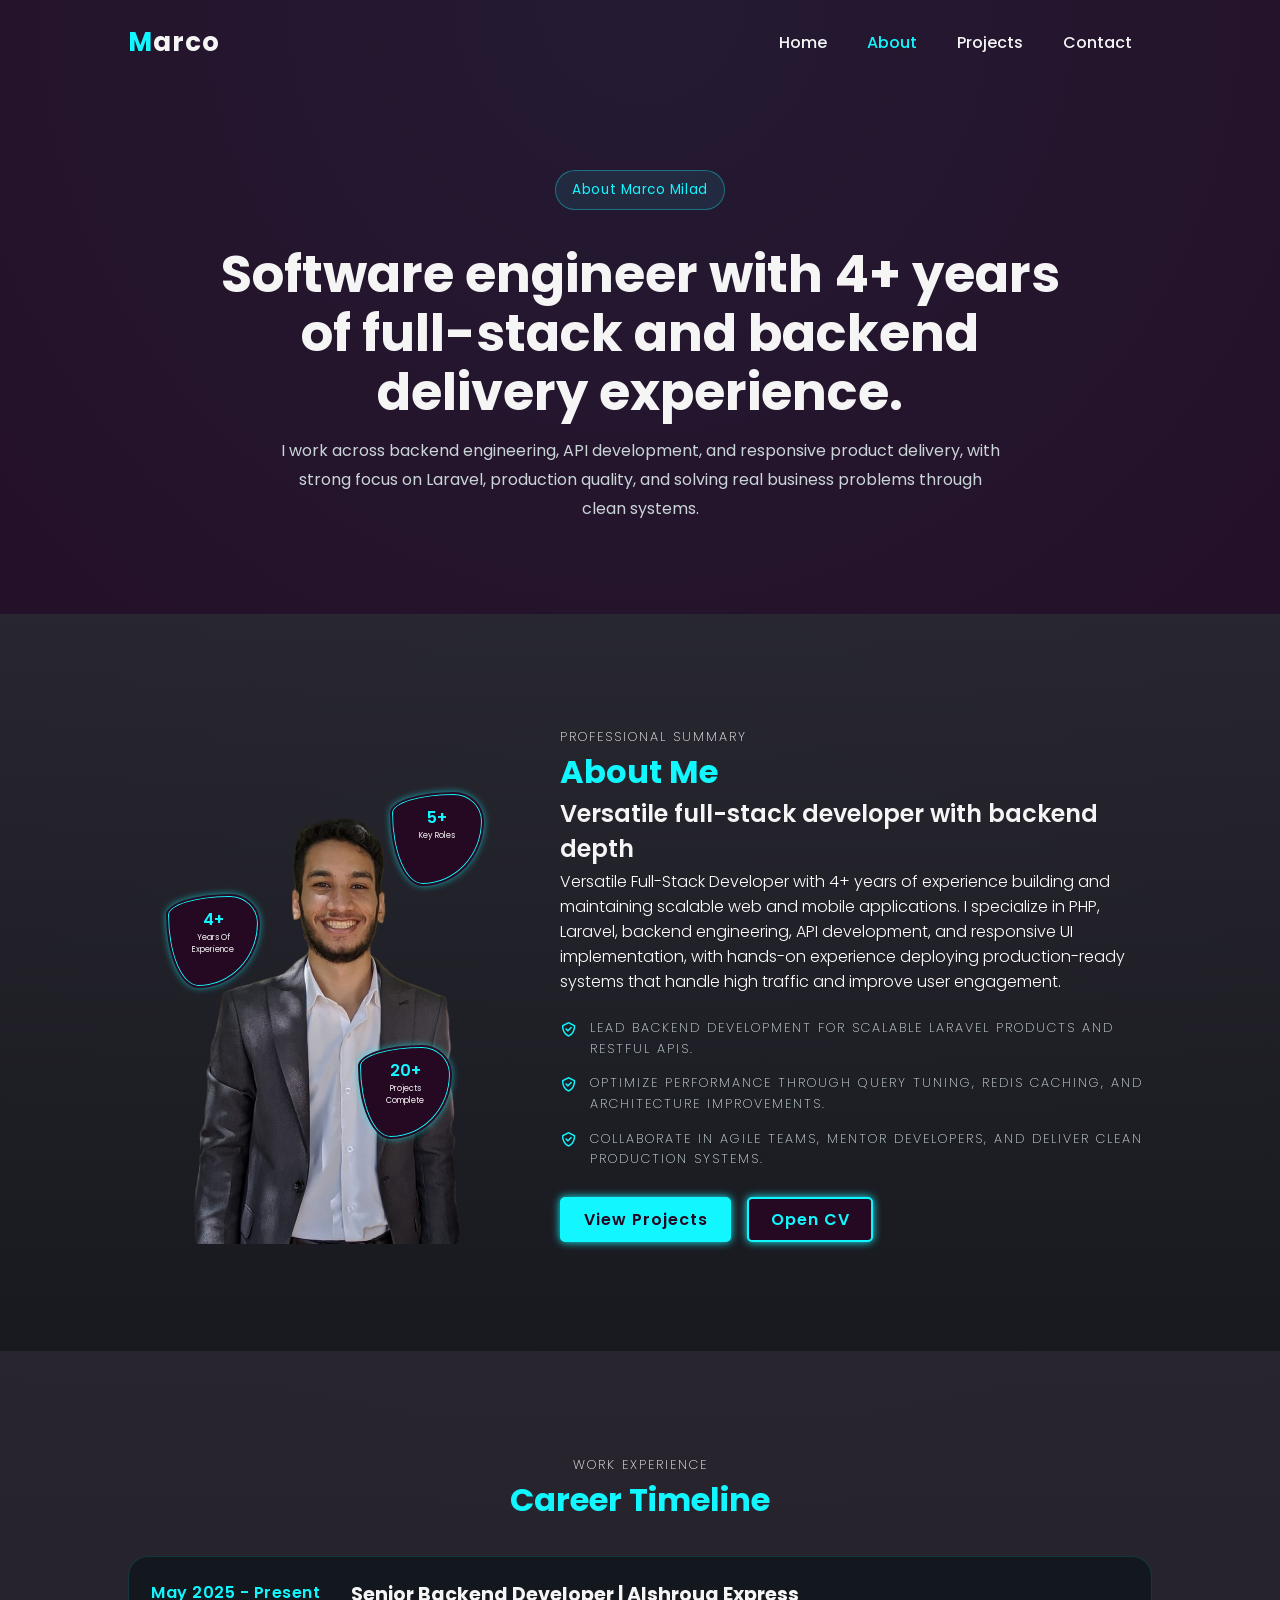
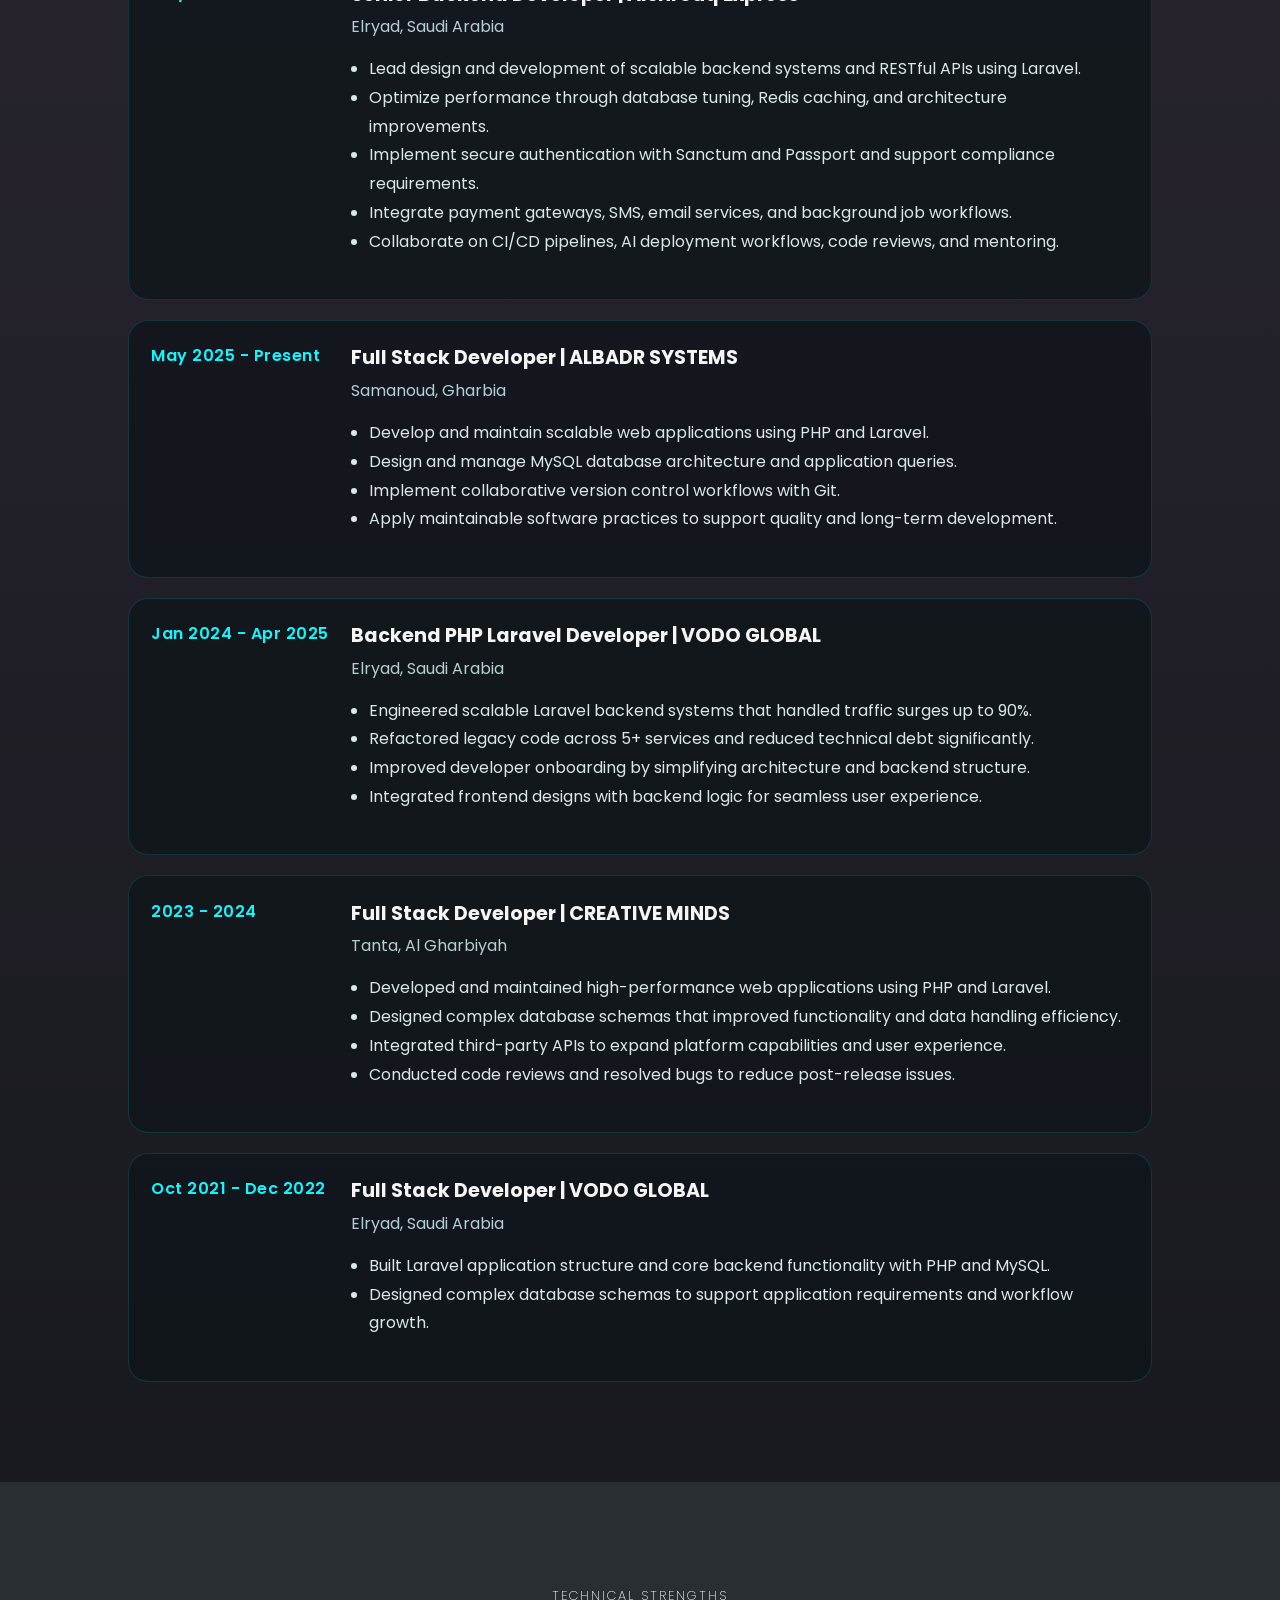
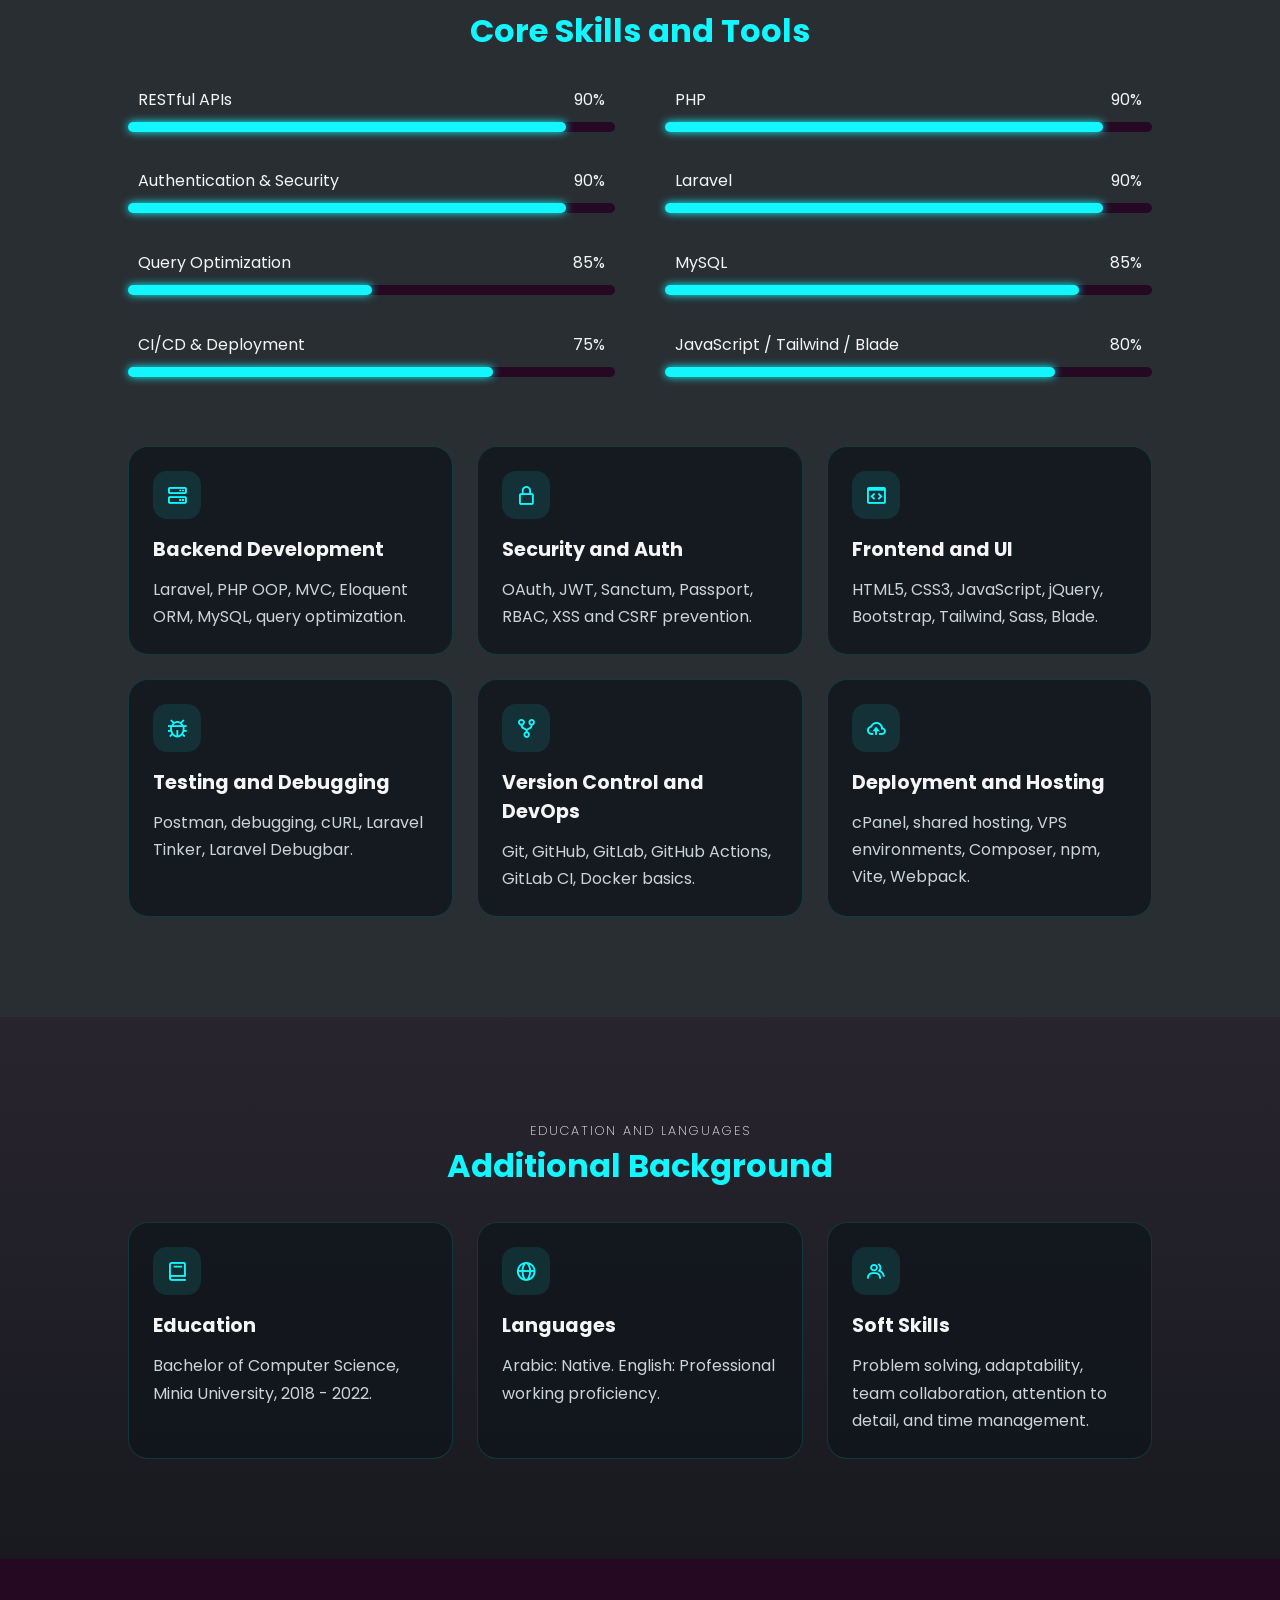
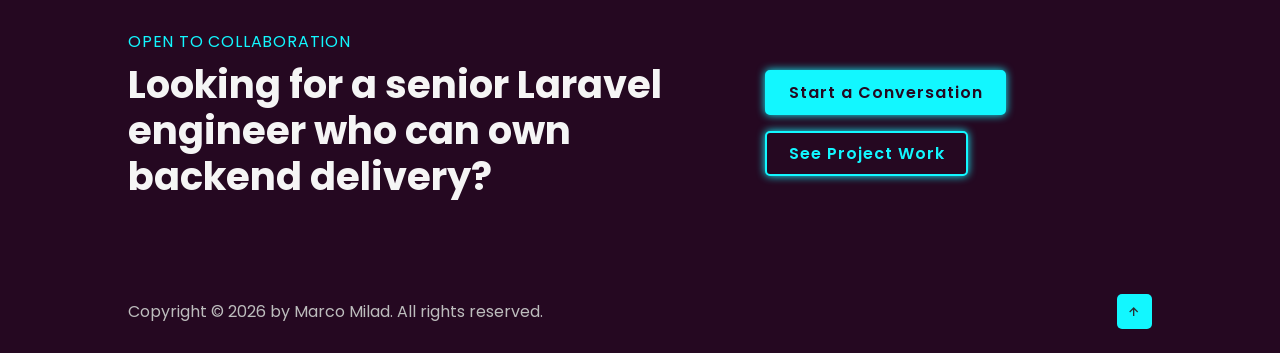
==== about.html @ a93f6aa8 "update portfolio" ====
<!DOCTYPE html>
<html lang="en">
  <head>
    <meta charset="UTF-8" />
    <meta http-equiv="X-UA-Compatible" content="IE=edge" />
    <meta name="viewport" content="width=device-width, initial-scale=1.0" />
    <meta
      name="description"
      content="Learn more about Marco Milad Ibrahim, a software engineer with 4+ years of experience in Laravel, PHP, APIs, MySQL, and scalable web systems."
    />
    <title>About | Marco Milad</title>
    <link
      href="https://unpkg.com/boxicons@2.1.4/css/boxicons.min.css"
      rel="stylesheet"
    />
    <link rel="stylesheet" href="css/style.css" />
  </head>
  <body class="page-inner">
    <header class="header">
      <a href="index.html" class="logo"><span>M</span>arco</a>

      <ul class="navlist">
        <li><a href="index.html" style="--i: 1">Home</a></li>
        <li><a href="about.html" style="--i: 2">About</a></li>
        <li><a href="projects.html" style="--i: 3">Projects</a></li>
        <li><a href="contact.html" style="--i: 4">Contact</a></li>
      </ul>

      <div id="menu-icon" class="bx bx-menu"></div>
    </header>

    <main>
      <section class="page-hero">
        <span class="availability-badge">About Marco Milad</span>
        <h1>Software engineer with 4+ years of full-stack and backend delivery experience.</h1>
        <p>
          I work across backend engineering, API development, and responsive
          product delivery, with strong focus on Laravel, production quality,
          and solving real business problems through clean systems.
        </p>
      </section>

      <section class="about section-surface">
        <div class="img-about scroll-scale">
          <img src="images/about.png" alt="Marco Milad portrait" />

          <div class="info-about1">
            <span>4+</span>
            <p>Years Of Experience</p>
          </div>

          <div class="info-about2">
            <span>5+</span>
            <p>Key Roles</p>
          </div>

          <div class="info-about3">
            <span>20+</span>
            <p>Projects Complete</p>
          </div>
        </div>

        <div class="about-content scroll-scale">
          <span>Professional Summary</span>
          <h2>About Me</h2>
          <h3>Versatile full-stack developer with backend depth</h3>
          <p>
            Versatile Full-Stack Developer with 4+ years of experience building
            and maintaining scalable web and mobile applications. I specialize
            in PHP, Laravel, backend engineering, API development, and
            responsive UI implementation, with hands-on experience deploying
            production-ready systems that handle high traffic and improve user
            engagement.
          </p>

          <div class="highlight-list">
            <div class="highlight-item">
              <i class="bx bx-check-shield"></i>
              <span>Lead backend development for scalable Laravel products and RESTful APIs.</span>
            </div>
            <div class="highlight-item">
              <i class="bx bx-check-shield"></i>
              <span>Optimize performance through query tuning, Redis caching, and architecture improvements.</span>
            </div>
            <div class="highlight-item">
              <i class="bx bx-check-shield"></i>
              <span>Collaborate in agile teams, mentor developers, and deliver clean production systems.</span>
            </div>
          </div>

          <div class="hero-actions">
            <a href="projects.html" class="btn">View Projects</a>
            <a
              href="https://drive.google.com/file/d/1wOmWYwRRQnlYatKUHF5bNSLMZWVIIGn1/view?usp=sharing"
              target="_blank"
              class="btn"
              >Open CV</a
            >
          </div>
        </div>
      </section>

      <section class="section-surface">
        <div class="main-text scroll-scale">
          <span>Work Experience</span>
          <h2>Career Timeline</h2>
        </div>

        <div class="timeline scroll-bottom">
          <article class="timeline-item">
            <div class="timeline-date">May 2025 - Present</div>
            <div class="timeline-content">
              <h3>Senior Backend Developer | Alshrouq Express</h3>
              <p>Elryad, Saudi Arabia</p>
              <ul class="feature-list">
                <li>Lead design and development of scalable backend systems and RESTful APIs using Laravel.</li>
                <li>Optimize performance through database tuning, Redis caching, and architecture improvements.</li>
                <li>Implement secure authentication with Sanctum and Passport and support compliance requirements.</li>
                <li>Integrate payment gateways, SMS, email services, and background job workflows.</li>
                <li>Collaborate on CI/CD pipelines, AI deployment workflows, code reviews, and mentoring.</li>
              </ul>
            </div>
          </article>

          <article class="timeline-item">
            <div class="timeline-date">May 2025 - Present</div>
            <div class="timeline-content">
              <h3>Full Stack Developer | ALBADR SYSTEMS</h3>
              <p>Samanoud, Gharbia</p>
              <ul class="feature-list">
                <li>Develop and maintain scalable web applications using PHP and Laravel.</li>
                <li>Design and manage MySQL database architecture and application queries.</li>
                <li>Implement collaborative version control workflows with Git.</li>
                <li>Apply maintainable software practices to support quality and long-term development.</li>
              </ul>
            </div>
          </article>

          <article class="timeline-item">
            <div class="timeline-date">Jan 2024 - Apr 2025</div>
            <div class="timeline-content">
              <h3>Backend PHP Laravel Developer | VODO GLOBAL</h3>
              <p>Elryad, Saudi Arabia</p>
              <ul class="feature-list">
                <li>Engineered scalable Laravel backend systems that handled traffic surges up to 90%.</li>
                <li>Refactored legacy code across 5+ services and reduced technical debt significantly.</li>
                <li>Improved developer onboarding by simplifying architecture and backend structure.</li>
                <li>Integrated frontend designs with backend logic for seamless user experience.</li>
              </ul>
            </div>
          </article>

          <article class="timeline-item">
            <div class="timeline-date">2023 - 2024</div>
            <div class="timeline-content">
              <h3>Full Stack Developer | CREATIVE MINDS</h3>
              <p>Tanta, Al Gharbiyah</p>
              <ul class="feature-list">
                <li>Developed and maintained high-performance web applications using PHP and Laravel.</li>
                <li>Designed complex database schemas that improved functionality and data handling efficiency.</li>
                <li>Integrated third-party APIs to expand platform capabilities and user experience.</li>
                <li>Conducted code reviews and resolved bugs to reduce post-release issues.</li>
              </ul>
            </div>
          </article>

          <article class="timeline-item">
            <div class="timeline-date">Oct 2021 - Dec 2022</div>
            <div class="timeline-content">
              <h3>Full Stack Developer | VODO GLOBAL</h3>
              <p>Elryad, Saudi Arabia</p>
              <ul class="feature-list">
                <li>Built Laravel application structure and core backend functionality with PHP and MySQL.</li>
                <li>Designed complex database schemas to support application requirements and workflow growth.</li>
              </ul>
            </div>
          </article>
        </div>
      </section>

      <section class="skills">
        <div class="main-text scroll-scale">
          <span>Technical Strengths</span>
          <h2>Core Skills and Tools</h2>
        </div>

        <div class="skill-main">
          <div class="skill-left scroll-scale">
            <div class="skill-bar">
              <div class="info">
                <p>RESTful APIs</p>
                <p>90%</p>
              </div>
              <div class="bar">
                <span class="html"></span>
              </div>
            </div>
            <div class="skill-bar">
              <div class="info">
                <p>Authentication & Security</p>
                <p>90%</p>
              </div>
              <div class="bar">
                <span class="css"></span>
              </div>
            </div>
            <div class="skill-bar">
              <div class="info">
                <p>Query Optimization</p>
                <p>85%</p>
              </div>
              <div class="bar">
                <span class="mysql"></span>
              </div>
            </div>
            <div class="skill-bar">
              <div class="info">
                <p>CI/CD & Deployment</p>
                <p>75%</p>
              </div>
              <div class="bar">
                <span class="boot"></span>
              </div>
            </div>
          </div>

          <div class="skill-right scroll-scale">
            <div class="skill-rbar">
              <div class="info">
                <p>PHP</p>
                <p>90%</p>
              </div>
              <div class="rbar">
                <span class="php"></span>
              </div>
            </div>
            <div class="skill-rbar">
              <div class="info">
                <p>Laravel</p>
                <p>90%</p>
              </div>
              <div class="rbar">
                <span class="laravel"></span>
              </div>
            </div>
            <div class="skill-rbar">
              <div class="info">
                <p>MySQL</p>
                <p>85%</p>
              </div>
              <div class="rbar">
                <span class="mysql"></span>
              </div>
            </div>
            <div class="skill-rbar">
              <div class="info">
                <p>JavaScript / Tailwind / Blade</p>
                <p>80%</p>
              </div>
              <div class="rbar">
                <span class="git"></span>
              </div>
            </div>
          </div>
        </div>

        <div class="mini-grid skill-tags-grid scroll-bottom">
          <article class="mini-card">
            <i class="bx bx-server"></i>
            <h3>Backend Development</h3>
            <p>Laravel, PHP OOP, MVC, Eloquent ORM, MySQL, query optimization.</p>
          </article>
          <article class="mini-card">
            <i class="bx bx-lock-alt"></i>
            <h3>Security and Auth</h3>
            <p>OAuth, JWT, Sanctum, Passport, RBAC, XSS and CSRF prevention.</p>
          </article>
          <article class="mini-card">
            <i class="bx bx-code-block"></i>
            <h3>Frontend and UI</h3>
            <p>HTML5, CSS3, JavaScript, jQuery, Bootstrap, Tailwind, Sass, Blade.</p>
          </article>
          <article class="mini-card">
            <i class="bx bx-bug"></i>
            <h3>Testing and Debugging</h3>
            <p>Postman, debugging, cURL, Laravel Tinker, Laravel Debugbar.</p>
          </article>
          <article class="mini-card">
            <i class="bx bx-git-repo-forked"></i>
            <h3>Version Control and DevOps</h3>
            <p>Git, GitHub, GitLab, GitHub Actions, GitLab CI, Docker basics.</p>
          </article>
          <article class="mini-card">
            <i class="bx bx-cloud-upload"></i>
            <h3>Deployment and Hosting</h3>
            <p>cPanel, shared hosting, VPS environments, Composer, npm, Vite, Webpack.</p>
          </article>
        </div>
      </section>

      <section class="section-surface">
        <div class="main-text scroll-scale">
          <span>Education and Languages</span>
          <h2>Additional Background</h2>
        </div>

        <div class="mini-grid scroll-bottom">
          <article class="mini-card">
            <i class="bx bx-book"></i>
            <h3>Education</h3>
            <p>Bachelor of Computer Science, Minia University, 2018 - 2022.</p>
          </article>
          <article class="mini-card">
            <i class="bx bx-globe"></i>
            <h3>Languages</h3>
            <p>Arabic: Native. English: Professional working proficiency.</p>
          </article>
          <article class="mini-card">
            <i class="bx bx-group"></i>
            <h3>Soft Skills</h3>
            <p>Problem solving, adaptability, team collaboration, attention to detail, and time management.</p>
          </article>
        </div>
      </section>

      <section class="cta-strip scroll-scale">
        <div>
          <span>Open to collaboration</span>
          <h2>Looking for a senior Laravel engineer who can own backend delivery?</h2>
        </div>
        <div class="hero-actions">
          <a href="contact.html" class="btn">Start a Conversation</a>
          <a href="projects.html" class="btn">See Project Work</a>
        </div>
      </section>
    </main>

    <footer>
      <p>Copyright &copy; 2026 by Marco Milad. All rights reserved.</p>
      <a href="about.html"><i class="bx bx-up-arrow-alt"></i></a>
    </footer>

    <script src="js/script.js"></script>
  </body>
</html>
---- css/style.css ----
@import url('https://fonts.googleapis.com/css2?family=Poppins:wght@300;400;500;600;700;800;900&display=swap');

/* ---------  Global Css  ------------------ */

* {
    margin: 0;
    padding: 0;
    box-sizing: border-box;
    list-style: none;
    text-decoration: none;
    scroll-behavior: smooth;
}
:root{
    --bg-color: #250821;
    --second-bg-color: #292e33;
    --text-color: #f5f5f5;
    --hover-color: #12f7ff;
    --big-font: 2.5rem;
    --normal-font: 2rem;
    --neon-box-shadow: 0 0 0.5rem #12f7ff;
    --h2-font: 3rem;
    --font-neon-text-shadow: 0 0 10px rgba(18.247,255,0.3),
    0 0 20px rgba(18.247,255,0.3),
    0 0 30px rgba(18.247,255,0.3),
    0 0 40px rgba(18.247,255,0.3),
    0 0 70px rgba(18.247,255,0.3),
    0 0 80px rgba(18.247,255,0.3),
    0 0 100px rgba(18.247,255,0.3),
    0 0 150px rgba(18.247,255,0.3);
}

::-webkit-scrollbar {
    height: 0;
    width: 0.5rem;
}

::-webkit-scrollbar-track {
    background: var(--second-bg-color);
}
::-webkit-scrollbar-thumb {
    background: var(--hover-color);
    border-radius: 5rem;
}

body{
    font-family: 'Poppins', sans-serif;
    background-color: var(--bg-color);
    color: var(--text-color);
    background-image: radial-gradient(circle at top, rgba(18,247,255,0.08), transparent 30%);
}

/* ---------  Header Css  ------------------ */

.header{
    position: fixed;
    top: 0;
    left: 0;
    z-index: 1000;
    border-bottom: 1px solid transparent;
    width: 100%;
    display: flex;
    justify-content: space-between;
    align-items: center;
    padding: 20px 10%;
}
header.sticky {
    background: var(--bg-color);
    border-bottom: 1px solid var(--second-bg-color);
    padding: 12px 10%;
}
.logo{
    font-size: 26px;
    letter-spacing: 1px;
    font-weight: 700;
    color: var(--text-color);
}
span{
    color: var(--hover-color);
}
.navlist {
    display: flex;
}
.navlist a {
    display: inline-block;
    color: var(--text-color);
    font-weight: 500;
    padding: 10px 20px;
    animation: slideAnimation 1s ease forwards;
    animation-delay: calc(.3s * var(--i));
    opacity: 0;
}
.navlist a:hover {
    color: var(--hover-color);
    text-shadow: 0 0 10px rgba(18,247,255,0.6),
    0 0 20px rgba(18,247,255,0.6),
    0 0 30px rgba(18,247,255,0.6),
    0 0 40px rgba(18,247,255,0.6),
    0 0 70px rgba(18,247,255,0.6),
    0 0 80px rgba(18,247,255,0.6),
    0 0 100px rgba(18,247,255,0.6),
    0 0 150px rgba(18,247,255,0.6);;
}
.navlist a.active {
    color: var(--hover-color);
}
#menu-icon {
    font-size: 1.8rem;
    z-index: 10001;
    cursor: pointer;
    margin-left: 25px;
    background: var(--hover-color);
    border-radius: 3px;
    color: var(--second-bg-color);
    display: none;
}
section {
    padding: 100px 10%;
}
/* ---------  Home Css  ------------------ */

.home {
    min-height: 100vh;
    height: 100%;
    width: 100%;
    display: grid;
    grid-template-columns: repeat(2, 1fr);
    align-items: center;
    grid-gap: 4rem;
}
.home-content {
    max-width: 600px;
}
.availability-badge {
    display: inline-flex;
    align-items: center;
    gap: 0.5rem;
    margin-bottom: 1.2rem;
    padding: 0.55rem 1rem;
    border: 1px solid rgba(18,247,255,0.35);
    border-radius: 999px;
    background: rgba(18,247,255,0.08);
    color: var(--hover-color);
    font-size: 0.85rem;
    letter-spacing: 0.04em;
}
.home-content h1 {
    font-size: var(--big-font);
    font-weight: 700;
}
.change-text {
    font-size: 1.5rem;
    font-weight: 600;
}
.change-text h3 {
    display: inline-flex;
    margin: 0;
    vertical-align: top;
}
.change-text .word {
    position: absolute;
    display: flex;
    opacity: 0;
}

.change-text h3 .word .letter {
    transform-origin: center center 25px;
}
.change-text h3 .word .letter.out {
    transform: rotateX(90deg);
    transition: 0.32s cubic-bezier(0.6,0,0.7,0.2);
}
.change-text h3 .word .letter.in {
    transition: 0.38s ease;
}
.change-text h3 .word .letter.behind {
    transform: rotateX(-90deg);
}
.home-content p {
    color: #bdbdbd;
    line-height: 1.6;
}
.info-box {
    display: inline-flex;
    justify-content: space-between;
    align-items: center;
    width: 300px;
    margin: 1rem 0 2rem;
}
.stat-grid {
    display: grid;
    grid-template-columns: repeat(3, minmax(0, 1fr));
    gap: 1rem;
    margin: 1.8rem 0;
}
.stat-card {
    padding: 1rem;
    border: 1px solid rgba(18,247,255,0.2);
    border-radius: 16px;
    background: linear-gradient(180deg, rgba(18,247,255,0.12), rgba(41,46,51,0.7));
    box-shadow: 0 0 20px rgba(18,247,255,0.08);
}
.stat-card strong {
    display: block;
    margin-bottom: 0.45rem;
    font-size: 1rem;
    color: var(--text-color);
}
.stat-card span {
    color: #c4d7d8;
    font-size: 0.86rem;
    line-height: 1.5;
}
.info-box h5 {
    font-weight: 600;
    color: var(--text-color);
    font-size: 1rem;
}
.info-box span {
    font-size: 0.9rem;
    color: #bdbdbd;
}
.btn-box {
    display: flex;
    justify-content: space-between;
    width: 320px;
    height: 45px;
}
.btn {
    display: inline-flex;
    justify-content: center;
    align-items: center;
    min-height: 45px;
    padding: 0 1.35rem;
    background: var(--hover-color);
    color: var(--bg-color);
    font-size: 1rem;
    letter-spacing: 1px;
    font-weight: 600;
    transition: 0.6s;
    box-shadow: var(--neon-box-shadow);
    border-radius: 5px;
    position: relative;
    overflow: hidden;
    z-index: 1;
    border: 2px solid var(--hover-color);
}
.btn-box .btn {
    width: 150px;
    height: 100%;
    padding: 0;
}
.btn:hover {
    color: var(--hover-color);
}
.btn::before {
    content: "";
    position: absolute;
    top: 0;
    left: 0;
    background: var(--bg-color);
    width: 0;
    height: 100%;
    z-index: -1;
    transition: 0.4s;
}
.btn:hover::before {
    width: 100%;
}
.btn:nth-child(2){
    background: var(--bg-color);
    color: var(--hover-color);
}
.btn:nth-child(2):hover {
    color: var(--bg-color);
}
.btn:nth-child(2)::before {
    background: var(--hover-color);
}
.social-icons {
    margin-top: 8rem;
    display: flex;
    justify-content: space-between;
    width: 220px;
    height: 40px;
}
.social-icons a {
    display: inline-flex;
    width: 50px;
    height: 100%;
    justify-content: center;
    align-items: center;
    background: var(--bg-color);
    color: var(--hover-color);
    border: 2px solid var(--hover-color);
    transition: 0.6s;
    box-shadow: 0 0 0.3rem #12f7ff;
    border-radius: 5px;
    position: relative;
    z-index: 1;
    overflow: hidden;
}
.social-icons a i {
    font-size: 1.5rem;
}
.social-icons a:hover {
    color: var(--bg-color);
}
.social-icons a::before {
    content: "";
    position: absolute;
    left: 0;
    top: 0;
    width: 0;
    height: 100%;
    background: var(--hover-color);
    transition: 0.6s;
    z-index: -1;
}
.social-icons a:hover::before {
    width: 100%;    
}
.hero-actions {
    display: flex;
    flex-wrap: wrap;
    gap: 1rem;
    margin-top: 1rem;
}
.home-image {
    position: relative;
}
.img-box {
    text-align: center;
}
.img-box img {
    width: 100%;
    max-width: 450px;
    height: auto;
}
.liquid-shape {
    position: absolute;
    width: 100%;
    height: 100%;
    z-index: -1;
    top: 10%;
}
.liquid-shape:nth-child(2){
    filter: blur(50px);
}

/* ---------  About Css  ------------------ */
.about {
    display: flex;
    justify-content: center;
    align-items: center;
    grid-gap: 2em;
    background: var(--second-bg-color);
}
.about .img-about {
    text-align: center;
    position: relative;
}
.about .img-about img {
    max-width: 400px;
    height: auto;
}
.about-content span {
    color: #fdfdfd;
    font-size: 0.8rem;
    font-weight: 200;
    letter-spacing: 2px;
    text-transform: uppercase;
}
.about-content h2{
    color: var(--hover-color);
    font-weight: 700;
    font-size: var(--normal-font);
}
.about-content h3 {
    font-weight: 600;
    font-size: 1.5rem;
    margin-bottom: 0.2rem;
}
.about-content p {
    color: #fdfdfd;
    font-weight: 300;
    margin-bottom: 1.5rem;
}
.highlight-list {
    display: grid;
    gap: 0.9rem;
    margin-bottom: 1.7rem;
}
.highlight-item {
    display: flex;
    align-items: flex-start;
    gap: 0.75rem;
    color: #d7e7e8;
}
.highlight-item i {
    margin-top: 0.15rem;
    color: var(--hover-color);
    font-size: 1.1rem;
}
.highlight-item span {
    color: inherit;
    line-height: 1.6;
}
.info-about1,
.info-about2,
.info-about3 {
    background: var(--bg-color);
    font-size: 0.5rem;
    position: absolute;
    padding: 10px;
    width: 90px;
    height: 90px;
    border-radius: 69% 31% 66% 34% / 21% 30% 70% 79%;
    display: block;
    box-shadow: var(--neon-box-shadow);
    border: 1px solid var(--hover-color);
    outline: 2px solid var(--bg-color);
    z-index: 100;
    animation: morph 6s linear infinite;
}
.info-about1 {
    left: 10%;
    top: 34%;
}
.info-about2 {
    left: 66%;
    top: 15%;
}
.info-about3 {
    left: 58%;
    top: 62%;
}
.img-about span {
    color: var(--hover-color);
    font-size: 1rem;
    font-weight: 600;
}

/* ---------  Services Css  ------------------ */
.main-text {
    width: 100%;
    text-align: center;
    margin-bottom: 2rem;
    color: var(--hover-color);
}
.main-text h2 {
    font-weight: 700;
    font-size: var(--normal-font);
}
.main-text span {
    color: #fdfdfd;
    font-size: 0.8rem;
    font-weight: 200;
    letter-spacing: 2px;
    text-transform: uppercase;
}
.section-services {
    display: flex;
    justify-content: center;
    /*align-items: center;*/
    flex-wrap: wrap;
    grid-gap: 2rem;
}
.section-services .services-box {
    flex: 1 1 18rem;
    padding: 2rem 1rem 2rem;
    text-align: center;
    background: var(--second-bg-color);
    transition: transform .4s;
    border-radius: 10px;
}
.services-btn {
    width: auto;
    justify-content: center;
}
.services-box:hover {
    transform: translate(-.7rem);
}
.services-icon {
    border: 2px solid var(--hover-color);
    padding: 2rem;
    background: var(--bg-color);
    /*display: flex;*/
    align-items: center;
    font-size: 3rem;
    border-radius: 50%;
    position: relative;
    color: var(--hover-color);
    box-shadow: var(--neon-box-shadow);
    outline: 3px solid var(--bg-color);
}
.services-box h3 {
    margin-top: 10px;
    font-size: 1.5rem;
}
.services-box p {
    margin: 0.5rem 0 1.5rem 0;
    font-weight: 300;
    letter-spacing: 1px;
    color: #bdbdbd;
    line-height: 1.6;
}
.services-note {
    display: inline-block;
    margin-top: 0.25rem;
    padding: 0.65rem 0.85rem;
    border-radius: 999px;
    background: rgba(18,247,255,0.08);
    border: 1px solid rgba(18,247,255,0.15);
    color: var(--hover-color);
    font-size: 0.82rem;
}

/*   --------------------   Skills Css   --------------------   */
.skills {
    background: var(--second-bg-color);
}
.skill-main {
    width: 100%;
    display: grid;
    grid-template-columns: repeat(2,1fr);
    grid-row-gap: 30px;
    grid-column-gap: 50px;
}
.skill-bar {
    margin-bottom: 2.3rem;
}
.skill-main h3 {
    margin-bottom: 2rem;
    font-size: var(--normal-font);
    text-align: center;
}
.skill-left .skill-bar .info {
    display: flex;
    justify-content: space-between;
    align-items: center;
    padding: 0 10px;
}
.skill-left .skill-bar .bar {
    width: 100%;
    height: 10px;
    background-color: var(--bg-color);
    border-radius: 25px;
    margin-top: 10px;
    position: relative;
}
.skill-bar .bar span {
    width: 50%;
    height: 100%;
    position: absolute;
    left: 0;
    background: var(--hover-color);
    border-radius: 25px;
    box-shadow: var(--neon-box-shadow);
}
.skill-bar .bar .html {
    width: 90%;
    animation: html 2s;
}
.skill-bar .bar .css {
    width: 90%;
    animation: css 3s;
}
.skill-bar .bar .java {
    width: 80%;
    animation: java 4s;
}
.skill-bar .bar .boot {
    width: 75%;
    animation: boot 5s;
}
.skill-rbar {
    margin-bottom: 2.3rem;
}
.skill-right .skill-rbar .info {
    display: flex;
    justify-content: space-between;
    align-items: center;
    padding: 0 10px;
}
.skill-right .skill-rbar .rbar {
    width: 100%;
    height: 10px;
    background-color: var(--bg-color);
    border-radius: 25px;
    margin-top: 10px;
    position: relative;
}
.skill-rbar .rbar span {
    width: 50%;
    height: 100%;
    position: absolute;
    left: 0;
    background: var(--hover-color);
    border-radius: 25px;
    box-shadow: var(--neon-box-shadow);
}
.skill-rbar .rbar .php {
    width: 90%;
    animation: php 2s;
}
.skill-rbar .rbar .laravel {
    width: 90%;
    animation: laravel 3s;
}
.skill-rbar .rbar .mysql {
    width: 85%;
    animation: mysql 4s;
}
.skill-rbar .rbar .git {
    width: 80%;
    animation: git 5s;
}

/*     ----------     Portfolio Css     ----------     */     
.portfolio-gallery {
    display: grid;
    grid-template-columns: repeat(auto-fill, minmax(350px, 1fr));
    gap: 2rem;
}
.port-box {
    position: relative;
    border-radius: 15px;
    overflow: hidden;
    background: #292e33;
    display: flex;
    grid-template-rows: 1fr auto;
    align-items: center;
    border: 2px solid var(--hover-color);
    box-shadow: var(--neon-box-shadow);
}
.port-image {
    display: flex;
    justify-content: center;
    align-items: center;
    height: 100%;
    width: 100%;
}
.port-image img {
    width: 100%;
    opacity: 0.5;
    height: 100%;
    transition: 0.5s;
}
.port-content {
    position: absolute;
    bottom: 0;
    left: 0;
    width: 100%;
    height: 100%;
    opacity: 0;
    background: linear-gradient(rgba(0,0,0,0.2), #12f7ff);
    display: flex;
    align-items: center;
    justify-content: center;
    text-align: center;
    flex-direction: column;
    transition: 0.5s;
    padding: 0 2rem;
}
.port-box:hover .port-content {
    opacity: 1;
}
.port-box:hover .port-image img {
    transform: scale(1.1);
}
.port-content h3 {
    font-size: 1.5rem;
    font-weight: 600;
}
.port-content p {
    font-size: 0.8rem;
    margin: 5px 0 15px 0;
}
.tech-stack {
    display: flex;
    flex-wrap: wrap;
    justify-content: center;
    gap: 0.5rem;
    margin-bottom: 1rem;
}
.tech-stack span {
    padding: 0.35rem 0.7rem;
    border-radius: 999px;
    background: rgba(10,14,20,0.3);
    border: 1px solid rgba(255,255,255,0.28);
    color: #fff;
    font-size: 0.75rem;
}
.port-content a {
    background: #fff;
    border-radius: 50%;
    display: inline-flex;
    justify-content: center;
    align-items: center;
    width: 50px;
    height: 50px;
    border: 1px solid var(--hover-color);
    outline: 2px solid #fff;
}
.port-content a i {
    font-size: 1.3rem;
    color: var(--second-bg-color);
}

/*     ----------     Contact Css     ----------     */     
.contact {
    background: var(--second-bg-color);
    width: 100%;
}
.section-lead {
    max-width: 42rem;
    margin: 1rem auto 0;
    color: #cbd7d8;
    line-height: 1.8;
}
.contact-grid {
    display: grid;
    grid-template-columns: repeat(3, minmax(0, 1fr));
    gap: 1.25rem;
    max-width: 65rem;
    margin: 2rem auto 1.5rem;
}
.contact-card {
    display: block;
    padding: 1.6rem;
    background: linear-gradient(180deg, rgba(37,8,33,0.95), rgba(24,29,34,0.92));
    border: 1px solid rgba(18,247,255,0.2);
    border-radius: 18px;
    color: var(--text-color);
    transition: transform 0.35s ease, border-color 0.35s ease, box-shadow 0.35s ease;
}
.contact-card:hover {
    transform: translateY(-6px);
    border-color: rgba(18,247,255,0.5);
    box-shadow: 0 16px 40px rgba(0,0,0,0.25);
}
.contact-card i {
    display: inline-flex;
    justify-content: center;
    align-items: center;
    width: 3rem;
    height: 3rem;
    margin-bottom: 1rem;
    border-radius: 14px;
    background: rgba(18,247,255,0.08);
    color: var(--hover-color);
    font-size: 1.5rem;
}
.contact-card h3 {
    margin-bottom: 0.45rem;
    font-size: 1.2rem;
}
.contact-card p {
    color: #ccd7d8;
    line-height: 1.6;
    word-break: break-word;
}
.contact-actions {
    text-align: center;
    display: flex;
    justify-content: center;
    gap: 1rem;
    margin-top: 0.5rem;
}

/*     ----------     Multi-page Layout     ----------     */
.page-hero {
    padding: 170px 10% 90px;
    text-align: center;
}
.page-hero h1 {
    max-width: 850px;
    margin: 1rem auto;
    font-size: clamp(2.3rem, 4vw, 4rem);
    line-height: 1.15;
}
.page-hero p {
    max-width: 720px;
    margin: 0 auto;
    color: #cad5d8;
    line-height: 1.8;
}
.section-surface {
    background: linear-gradient(180deg, rgba(41,46,51,0.75), rgba(23,27,31,0.9));
}
.project-grid {
    display: grid;
    grid-template-columns: repeat(3, minmax(0, 1fr));
    gap: 1.5rem;
}
.project-card {
    overflow: hidden;
    border: 1px solid rgba(18,247,255,0.2);
    border-radius: 22px;
    background: rgba(17,22,28,0.85);
    box-shadow: 0 16px 40px rgba(0,0,0,0.18);
}
.project-thumb {
    aspect-ratio: 16 / 10;
    overflow: hidden;
}
.project-thumb img {
    width: 100%;
    height: 100%;
    object-fit: cover;
    display: block;
}
.project-body {
    padding: 1.4rem;
}
.project-body h3 {
    margin-bottom: 0.75rem;
    font-size: 1.35rem;
}
.project-body p {
    color: #cad5d8;
    line-height: 1.7;
}
.inline-list {
    display: flex;
    flex-wrap: wrap;
    gap: 0.55rem;
    margin: 1rem 0 1.25rem;
}
.inline-list span {
    padding: 0.4rem 0.75rem;
    border-radius: 999px;
    border: 1px solid rgba(18,247,255,0.18);
    background: rgba(18,247,255,0.08);
    color: var(--hover-color);
    font-size: 0.8rem;
}
.project-links {
    display: flex;
    flex-wrap: wrap;
    gap: 0.75rem;
}
.mini-grid {
    display: grid;
    grid-template-columns: repeat(3, minmax(0, 1fr));
    gap: 1.5rem;
}
.mini-card {
    padding: 1.5rem;
    border-radius: 20px;
    background: rgba(17,22,28,0.8);
    border: 1px solid rgba(18,247,255,0.14);
}
.mini-card i {
    display: inline-flex;
    justify-content: center;
    align-items: center;
    width: 3rem;
    height: 3rem;
    border-radius: 14px;
    background: rgba(18,247,255,0.1);
    color: var(--hover-color);
    font-size: 1.4rem;
    margin-bottom: 1rem;
}
.mini-card h3 {
    margin-bottom: 0.75rem;
    font-size: 1.2rem;
}
.mini-card p {
    color: #cad5d8;
    line-height: 1.7;
}
.feature-list {
    margin: 1rem 0 1.25rem;
    padding-left: 1.1rem;
}
.feature-list li {
    list-style: disc;
    color: #dce7e9;
    line-height: 1.8;
}
.timeline {
    display: grid;
    gap: 1.25rem;
}
.timeline-item {
    display: grid;
    grid-template-columns: 180px 1fr;
    gap: 1.25rem;
    padding: 1.4rem;
    border-radius: 20px;
    border: 1px solid rgba(18,247,255,0.14);
    background: rgba(17,22,28,0.82);
}
.timeline-date {
    color: var(--hover-color);
    font-weight: 600;
    letter-spacing: 0.03em;
}
.timeline-content h3 {
    margin-bottom: 0.35rem;
    font-size: 1.2rem;
}
.timeline-content > p {
    color: #b8cfd1;
    margin-bottom: 0.8rem;
}
.skill-tags-grid {
    margin-top: 2rem;
}
.project-thumb-solid {
    display: flex;
    align-items: center;
    justify-content: center;
    background: radial-gradient(circle at top left, rgba(18,247,255,0.22), transparent 40%), linear-gradient(160deg, #10232b, #1c1627 55%, #26333a);
}
.project-thumb-copy {
    text-align: center;
    padding: 1.5rem;
}
.project-thumb-copy span {
    display: inline-block;
    margin-bottom: 0.75rem;
    color: var(--hover-color);
    letter-spacing: 0.08em;
    text-transform: uppercase;
}
.project-thumb-copy h3 {
    font-size: 2rem;
}
.cta-strip {
    display: flex;
    justify-content: space-between;
    align-items: center;
    gap: 2rem;
    padding: 70px 10%;
}
.cta-strip span {
    display: inline-block;
    margin-bottom: 0.5rem;
    color: var(--hover-color);
    letter-spacing: 0.05em;
    text-transform: uppercase;
}
.cta-strip h2 {
    max-width: 720px;
    font-size: clamp(1.7rem, 3vw, 2.8rem);
    line-height: 1.2;
}

/*     ----------     Footer Css     ----------     */     
footer {
    display: flex;
    padding: 1.5rem 10%;
    justify-content: space-between;
    align-items: center;
}
footer p{
    color: #bdbdbd;
}
footer a {
    display: inline-flex;
    justify-content: center;
    color: var(--text-color);
    background: var(--hover-color);
    padding: .6rem;
    border-radius: 5px;
}
footer a i {
    font-size: 1rem;
    color: var(--second-bg-color);
}

/*     ---   Parallax     ---   */
.scroll-scale {
    opacity: 0;
    transform: scale(.9);
    transition: all 2s;
}
.scroll-bottom{
    opacity: 0;
    transform: translateY(300px);
    transition: all 3s;
}
.scroll-top{
    opacity: 0;
    transform: translateY(-300px);
    transition: all 3s;
}
.show-items {
    opacity: 1;
    transform: translateX(0);
}

/*     -----     Break Point     -----     */
@media (max-width:991px) {
    header,
    header.sticky{
        padding: 15px 5%;
    }
    footer {
        padding: 15px 5%;
    }
    section {
        padding: 50px 5%;
    }
    .navlist a {
        padding: 8px 15px;
    }

    :root {
        --big-font: 2.2rem;
        --normal-font: 1.8rem;
        --neon-box-shadow: 0 0 0.8rem #12f7ff;
        --h2-font: 3rem;
    }

    .home-content {
        margin-top: 5rem;
    }

    .stat-grid {
        grid-template-columns: 1fr;
    }

    .social-icons {
        margin-top: 2rem;
    }

    .project-grid,
    .mini-grid,
    .timeline-item {
        grid-template-columns: 1fr 1fr;
    }
} 

@media (max-width:768px) {
    #menu-icon {
        display: block;
        transition: all .4s ease;
    }

    #menu-icon.bx-x {
        transform: rotate(-180deg);
    }
    
    .navlist {
        display: flex;
        position: absolute;
        top: -1000px;
        left: 0;
        right: 0;
        flex-direction: column;
        background: var(--bg-color);
        text-align: left;
        padding: 0 5%;
        transition: all .45s ease;
    }

    .navlist a {
        display: block;
        padding-bottom: 1rem;
        font-size: 1rem;
    }

    .navlist.open{
        top: 100%;
    }

    .home {
        grid-template-columns: 1fr;
        gap: 2rem;
        padding-top: 110px;
    }
    .page-hero {
        padding: 130px 5% 70px;
    }
    .home-content {
        order: 1;
        margin-top: 0;
    }
    .change-text {
        min-height: 4.5rem;
    }
    .home-image{
        order: 2;
        width: min(100%, 420px);
        margin: 0 auto 2rem;
    }
    .img-box img {
        max-width: 340px;
    }
    .liquid-shape {
        width: 80%;
        left: 10%;
        top: 13%;
    }
    .about {
        flex-direction: column-reverse;
    }
    .skill-main {
        grid-template-columns: 1fr;
    }
    .contact-grid {
        grid-template-columns: 1fr;
    }
    .project-grid,
    .mini-grid,
    .cta-strip {
        grid-template-columns: 1fr;
        flex-direction: column;
    }
    .timeline-item {
        grid-template-columns: 1fr;
    }
    .contact-actions {
        flex-direction: column;
        align-items: center;
    }
    footer p{
        font-size: .8rem;
    }
}
@media (max-width:420px){
    html{
        font-size: 80%;
    }
    footer p{
        font-size: .6rem;
    }
    .img-about img{
        width: 300px;
    }
    .info-about1, .info-about2, .info-about3 {
        display: none;
    }
    .img-about p {
        font-size: 1rem;
    }
    .btn-box,
    .contact-actions,
    .hero-actions {
        width: 100%;
    }
    .btn-box {
        gap: 0.75rem;
        height: auto;
        flex-direction: column;
    }
    .btn-box .btn,
    .contact-actions .btn,
    .hero-actions .btn,
    .project-links .btn {
        width: 100%;
        min-height: 45px;
    }
}


/*  Key Frames --------------------------  */
@keyframes morph {
    0%,
    100% {
        border-radius: 40% 60% 70% 30% / 40% 40% 60% 50%;
    }

    30% {
        border-radius: 70% 30% 50% 50% / 30% 30% 70% 70%;
    }
    
    60% {
        border-radius: 100% 60% 60% 100% / 100% 100% 60% 60%;
    }
    
    80% {
        border-radius: 69% 31% 66% 34% / 21% 30% 70% 79%;
    }
}

@keyframes html {
    0% {
        width: 0;
    }
    100% {
        width: 90%;
    }
}
@keyframes css {
    0% {
        width: 0;
    }
    100% {
        width: 90%;
    }
}
@keyframes java {
    0% {
        width: 0;
    }
    100% {
        width: 80%;
    }
}@keyframes boot {
    0% {
        width: 0;
    }
    100% {
        width: 75%;
    }
}
@keyframes php {
    0% {
        width: 0;
    }
    100% {
        width: 90%;
    }
}
@keyframes laravel {
    0% {
        width: 0;
    }
    100% {
        width: 90%;
    }
}
@keyframes mysql {
    0% {
        width: 0;
    }
    100% {
        width: 85%;
    }
}@keyframes git {
    0% {
        width: 0;
    }
    100% {
        width: 80%;
    }
}
@keyframes slideAnimation {
    0% {
        opacity: 0;
        transform: translateY(100px);
    }
    100% {
        opacity: 1;
        transform: translateY(0);
    }
}
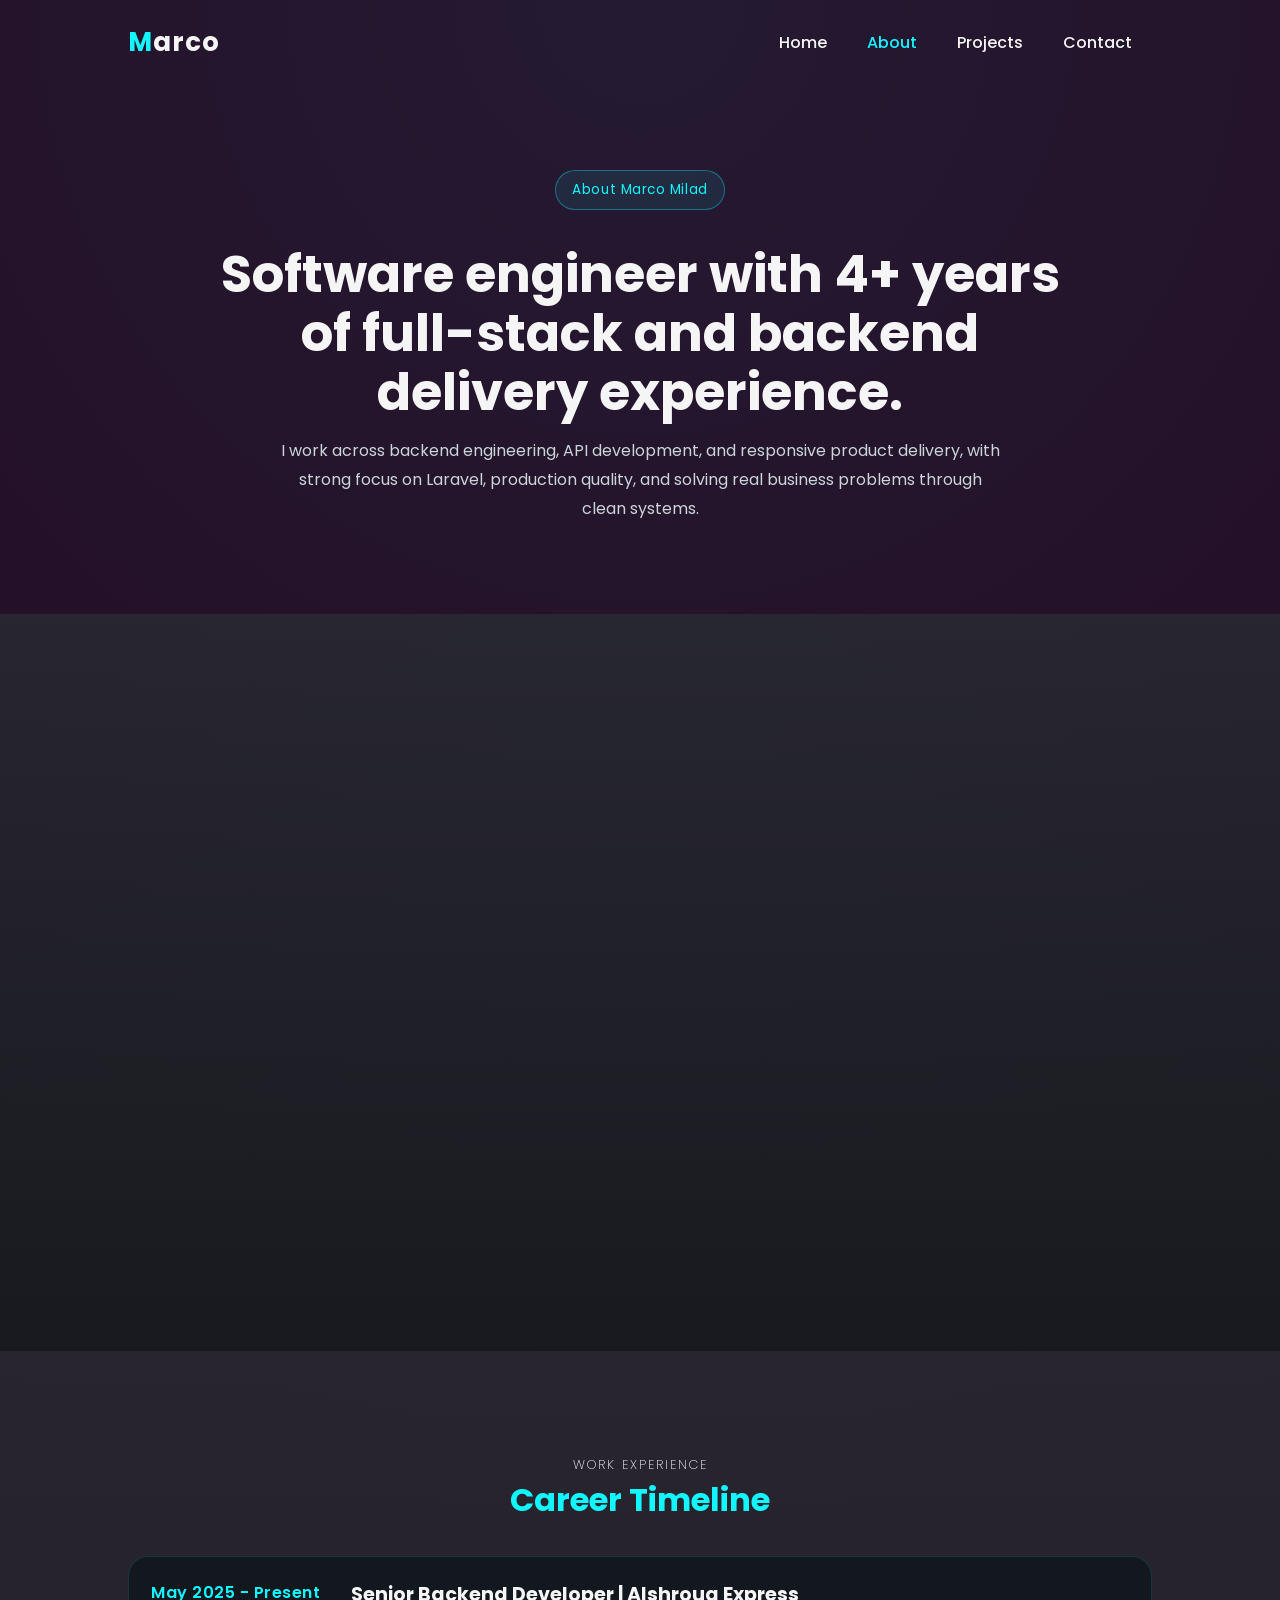
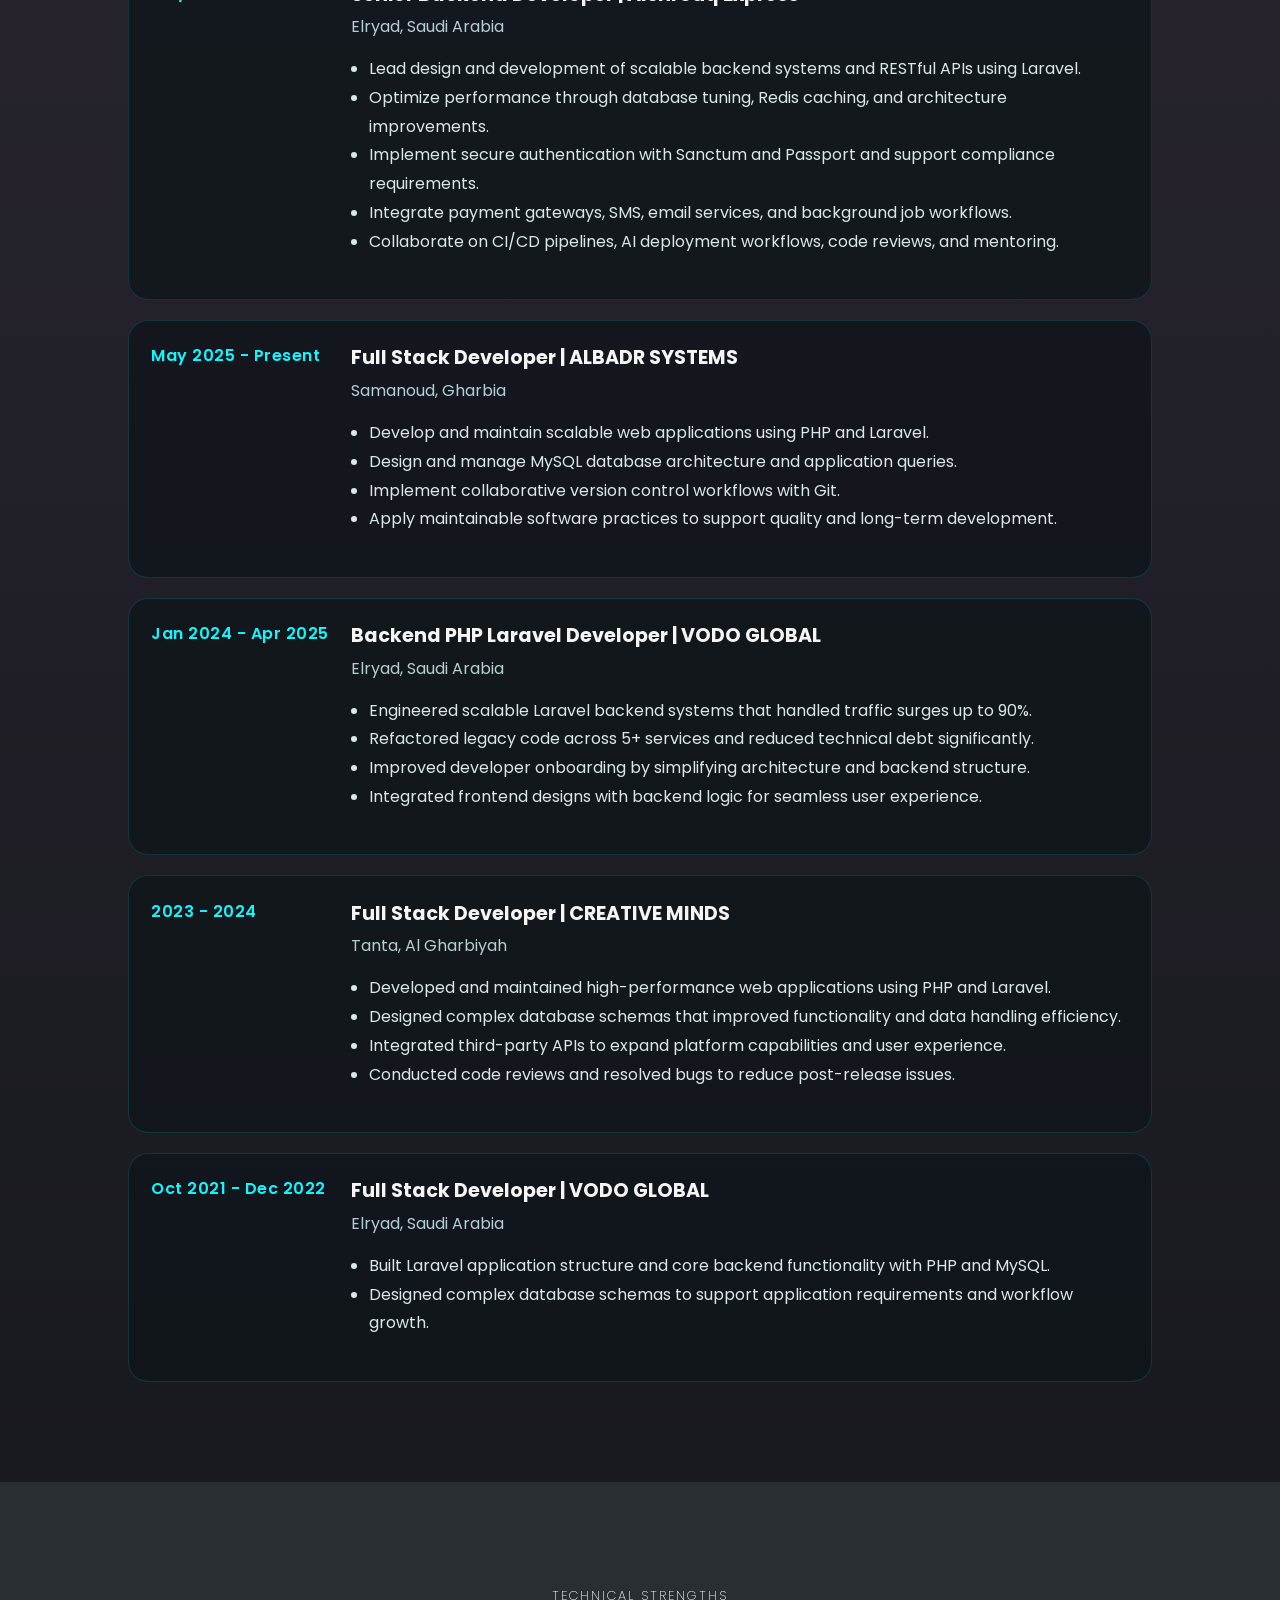
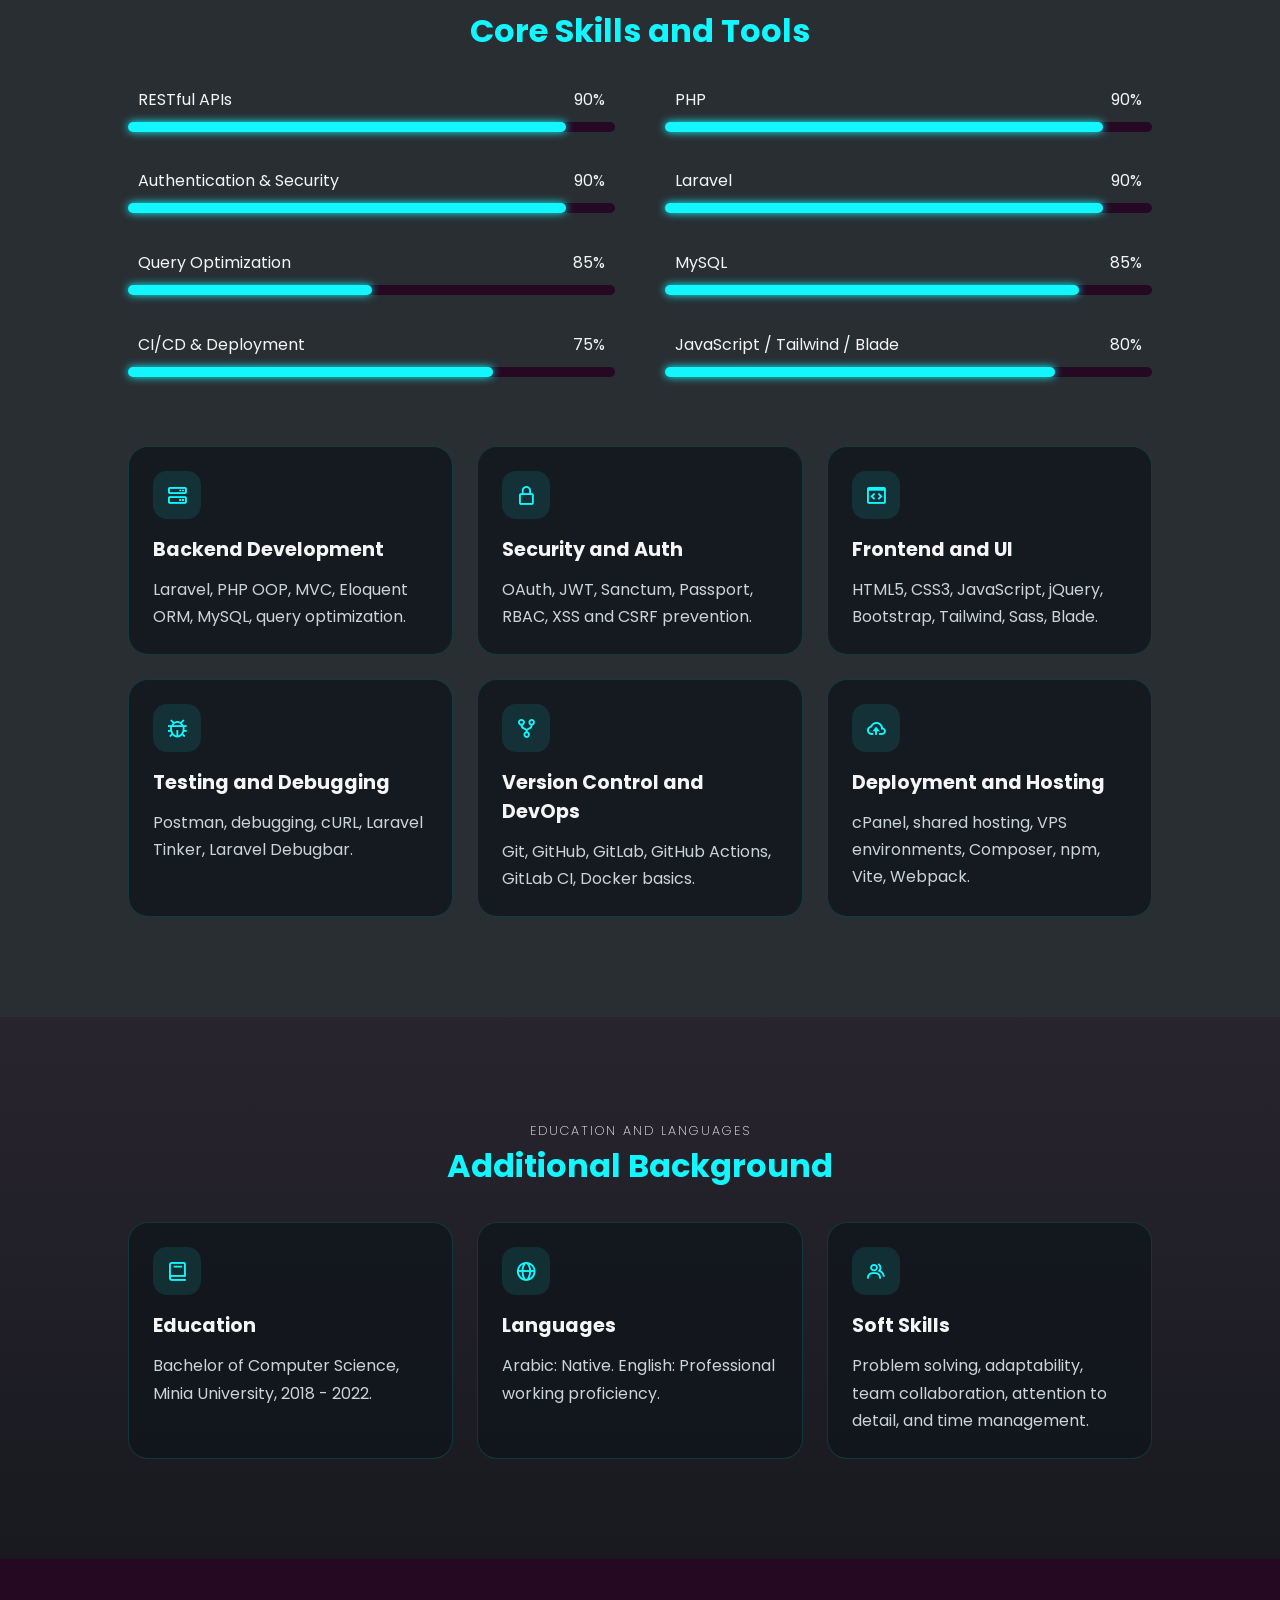
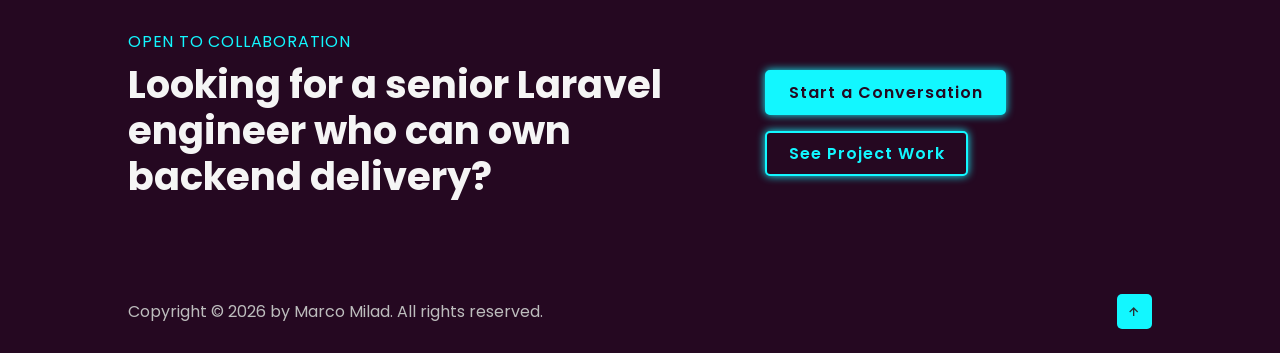
==== commit 2624641c: "updates" ====
--- a/about.html
+++ b/about.html
@@ -26,7 +26,13 @@
         <li><a href="contact.html" style="--i: 4">Contact</a></li>
       </ul>
 
-      <div id="menu-icon" class="bx bx-menu"></div>
+      <button
+        id="menu-icon"
+        class="bx bx-menu"
+        type="button"
+        aria-label="Toggle navigation"
+        aria-expanded="false"
+      ></button>
     </header>
 
     <main>
@@ -93,6 +99,7 @@
             <a
               href="https://drive.google.com/file/d/1wOmWYwRRQnlYatKUHF5bNSLMZWVIIGn1/view?usp=sharing"
               target="_blank"
+              rel="noopener noreferrer"
               class="btn"
               >Open CV</a
             >
--- a/css/style.css
+++ b/css/style.css
@@ -112,6 +112,8 @@
     border-radius: 3px;
     color: var(--second-bg-color);
     display: none;
+    border: none;
+    line-height: 1;
 }
 section {
     padding: 100px 10%;
@@ -180,11 +182,25 @@
     line-height: 1.6;
 }
 .info-box {
-    display: inline-flex;
-    justify-content: space-between;
-    align-items: center;
-    width: 300px;
-    margin: 1rem 0 2rem;
+    display: flex;
+    flex-wrap: wrap;
+    align-items: flex-start;
+    gap: 0.9rem 2rem;
+    width: 100%;
+    max-width: 42rem;
+    margin: 1rem 0 1.4rem;
+}
+.info-box .email-info {
+    flex: 1 1 230px;
+    min-width: 220px;
+}
+.info-box-location {
+    max-width: 26rem;
+    margin-top: 0;
+    margin-bottom: 2rem;
+}
+.info-box-location .email-info {
+    min-width: 0;
 }
 .stat-grid {
     display: grid;
@@ -216,8 +232,10 @@
     font-size: 1rem;
 }
 .info-box span {
+    display: block;
     font-size: 0.9rem;
     color: #bdbdbd;
+    overflow-wrap: anywhere;
 }
 .btn-box {
     display: flex;
@@ -990,7 +1008,18 @@
 }
 .show-items {
     opacity: 1;
-    transform: translateX(0);
+    transform: translateY(0) scale(1);
+}
+
+@media (prefers-reduced-motion: reduce) {
+    *,
+    *::before,
+    *::after {
+        animation-duration: 0.01ms !important;
+        animation-iteration-count: 1 !important;
+        transition-duration: 0.01ms !important;
+        scroll-behavior: auto !important;
+    }
 }
 
 /*     -----     Break Point     -----     */
